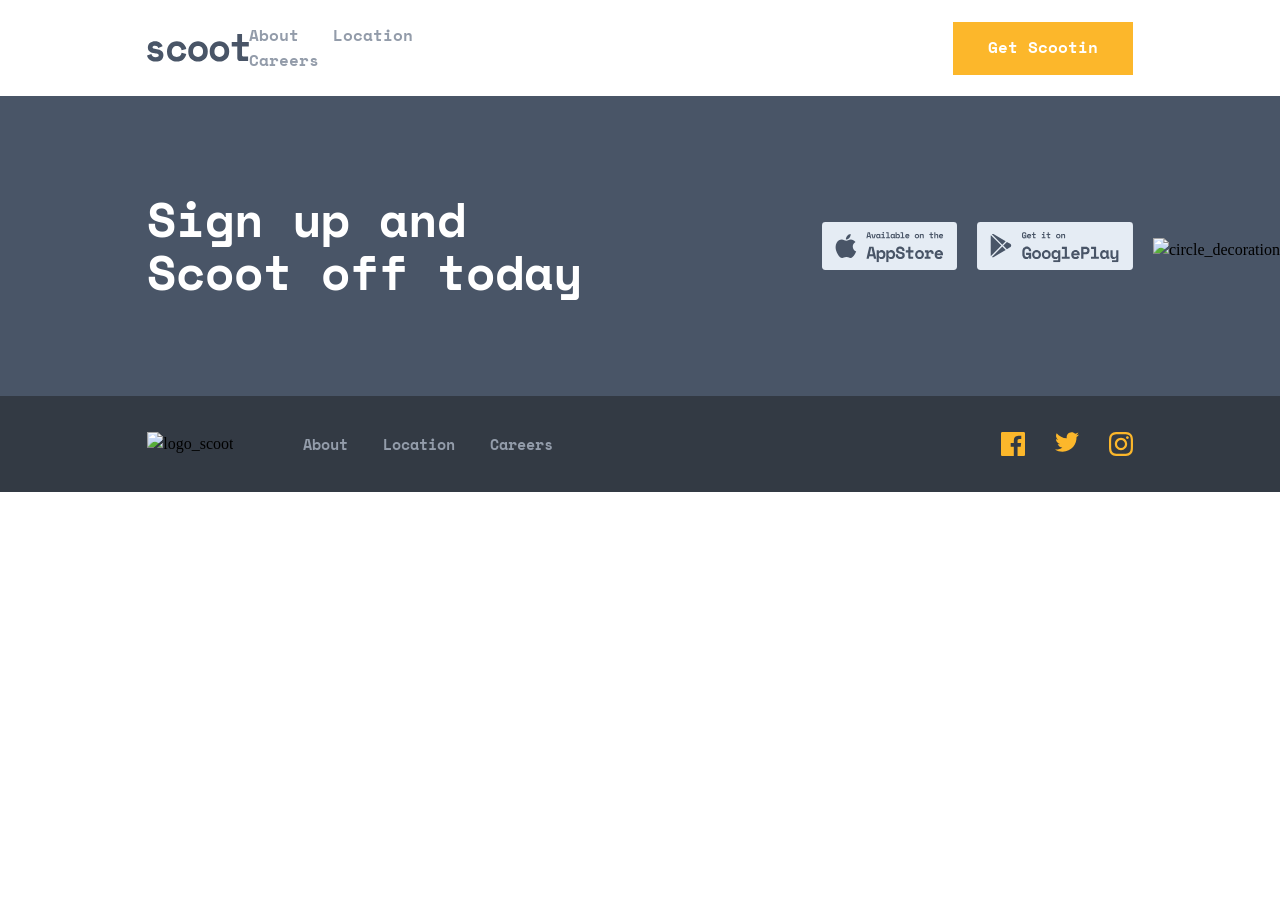
==== about/index.html @ 62635002 "commit" ====
<!DOCTYPE html>
<html lang="en">

<head>
    <meta charset="UTF-8">
    <meta name="viewport" content="width=device-width, initial-scale=1.0">
    <title>Document</title>
    <link rel="stylesheet" href="styleHome.css">
    <link rel="stylesheet" href="../media.css">
    <link rel="stylesheet" href="../reset.css">
    <link rel="stylesheet" href="../styleMain.css">
    <link rel="preconnect" href="https://fonts.googleapis.com">
    <link rel="preconnect" href="https://fonts.gstatic.com" crossorigin>
    <link
        href="https://fonts.googleapis.com/css2?family=Noto+Sans:ital,wght@0,100..900;1,100..900&family=Open+Sans:ital,wght@0,300..800;1,300..800&family=Roboto:ital,wght@0,100..900;1,100..900&family=Space+Mono:ital,wght@0,400;0,700;1,400;1,700&display=swap"
        rel="stylesheet">
</head>

<body>
    <header>
        <a href="../home/index.html"><img src="../img/scoot.svg" alt="Scoot illustration"></a>
        <nav>
            <div class="liens">
                <a href="../about/index.html">About</a>
                <a href="../locations/index.html">Location</a>
                <a href="../careers/index.html">Careers</a>
            </div>
            <a href="#"><button class="scootButton">Get Scootin</button></a>
        </nav>
    </header>
    <footer>
        <div class="container1_footer">
            <div class="nav1">
                <div class="text">
                    <h2>Sign up and Scoot off today</h2>
                </div>
                <div class="links">
                    <a href="#"><img src="../img/Group 28.svg" alt="appstore_link"></a>
                    <a href="#"><img src="../img/Group 29.svg" alt="playstore_link"></a>
                </div>
            </div>
            <img src="../img/Group 22.png" alt="circle_decoration" class="circle_decoration">
        </div>
        <div class="container2_footer">
            <div class="nav2">
                <nav class="box1">
                    <a href="../home/index.html"><img src="../img/scoot (1).png" alt="logo_scoot"
                            class="logo_scoot"></a>
                    <ul>
                        <div class="nav-links">
                            <li><a href="../about/index.html">About</a></li>
                            <li><a href="../locations/index.html">Location</a></li>
                            <li><a href="../careers/index.html">Careers</a></li>
                        </div>
                    </ul>
                </nav>
                <div class="box2">
                    <a href="#"><img src="../img/Path.svg" alt="facebook_logo"></a>
                    <a href="#"><img src="../img/Path-1.svg" alt="twitter_logo"></a>
                    <a href="#"><img src="../img/Shape.svg" alt="instagram_logo"></a>
                </div>
            </div>
        </div>
    </footer>
</body>

</html>
---- styleMain.css ----
:root {
    --yellow: #FCB72B;
    --dark-navy: #495567;
    --dark-grey: #333A44;
    --dim-grey: #939CAA;
    --light-grey: #E5ECF4;
    --snow: #F2F5F9;
    --light-yellow: #FFF4DF;
    --space-mono: "Space Mono";
    --lexend-deca: "Lexend Deca"
}

h1 {
    font-family: var(--space-mono);
    font-size: 56px;
    color: var(--dark-navy);
    font-weight: bold;
    color: white;
}

h2 {
    font-family: var(--space-mono);
    font-size: 48px;
    color: var(--dark-navy);
    font-weight: bold;
}

h3 {
    font-family: var(--space-mono);
    font-size: 40px;
    color: var(--dark-navy);
}

h4 {
    font-family: var(--space-mono);
    font-size: 24px;
    color: var(--dark-navy);
}

p {
    font-family: var(--lexend-deca);
    font-size: 15px;
    color: var(--dim-grey);
}

/* -------------------------------------------------------------------------------------------------------- */

/* HEADER: */
/* ------- */

header {
    width: 77%;
    height: 96px;
    margin: 0 auto;
    display: flex;
    justify-content: space-between;
    align-items: center;
}

nav {
    display: flex;
    gap: 160px ;
    align-items: center;
}

.scootButton {
    width: 180px;
    height: 53px;
    font-family: "Space Mono";
    font-weight: 700;
    color: white;
    background-color: var(--yellow);
}

.liens a {
    margin-right: 30px;
    font-family: "Space Mono";
    font-weight: 700;
    color: var(--dim-grey);
}

.liens {
    margin-right: 300px;
}

/* -------------------------------------------------------------------------------------------------------- */


/* FOOTER:  */
/* -------  */

.container1_footer {
    height: 300px;
    background-color: var(--dark-navy);
    display: flex;
    margin: 0 auto;
    justify-content: center;
    align-items: center;
    position: relative;
}

.container2_footer {
    height: 96px;
    background-color: var(--dark-grey);
}

.nav1 {
    width: 77%;
    display: flex;
    justify-content: space-between;
}

.container1_footer .nav1 .links {
    display: flex;
    gap: 20px;
    align-items: center;
}

.container1_footer .nav1 .text h2 {
    color: white;
}

.container1_footer .circle_decoration {
    position: absolute;
    top: 142px;
    right: 0px;
    pointer-events: none;
}

.container2_footer {
    display: flex;
    align-items: center;
    justify-content: center;
}

.container2_footer .nav2 {
    display: flex;
    justify-content: space-between;
    width: 77%;
}

.container2_footer .nav2 .nav-links {
    font-family: var(--space-mono);
    font-size: 15px;
    color: var(--dim-grey);
    font-weight: bold;
    display: flex;
    gap: 35px;
    align-items: center;
}

.container2_footer .nav2 .box1 {
    display: flex;
    gap: 70px;
}

.container2_footer .nav2 .box2 {
    display: flex;
    gap: 30px;
}

/* -------------------------------------------------------------------------------------------------------- */
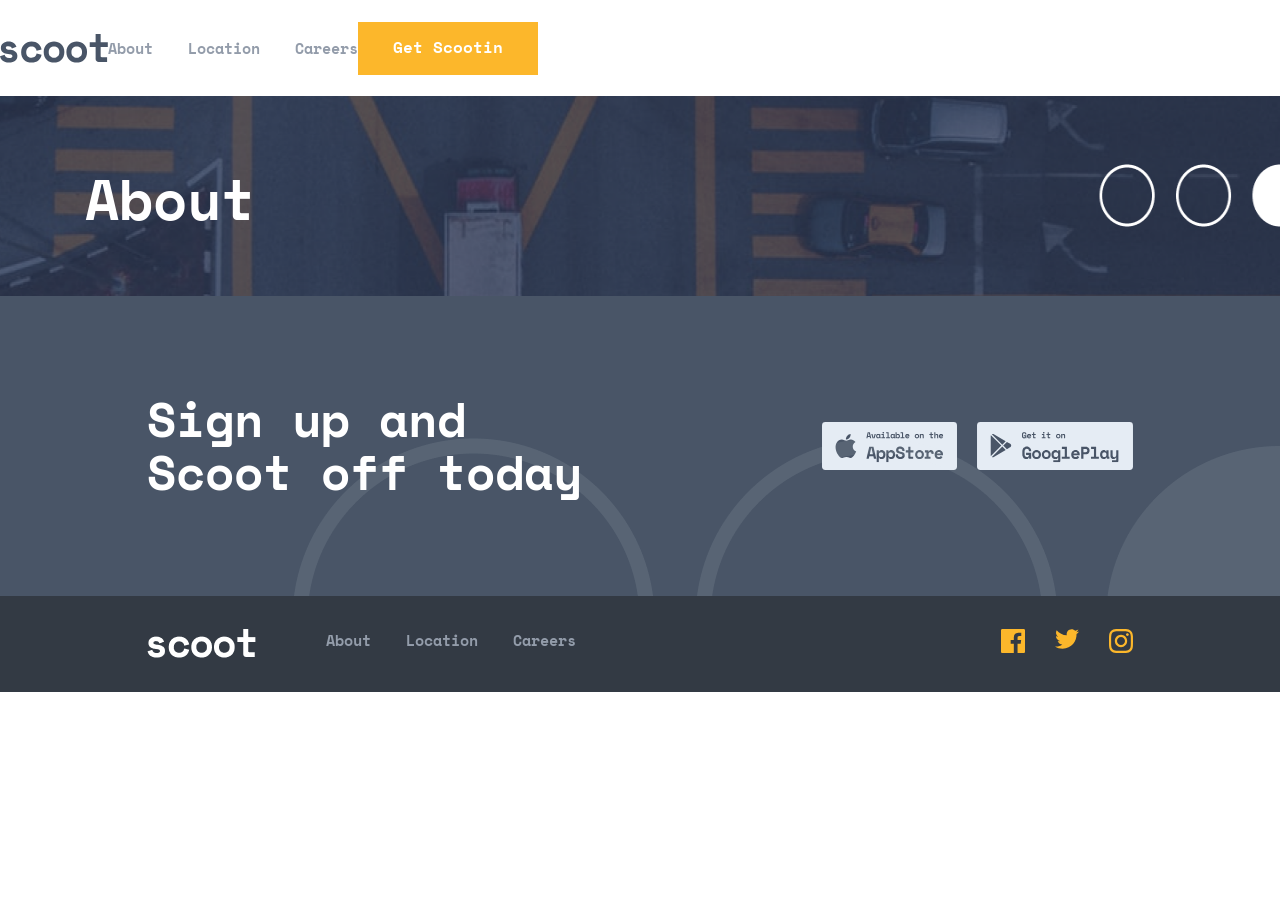
==== commit 0fd9f7ba: "commit" ====
--- a/about/index.html
+++ b/about/index.html
@@ -9,6 +9,7 @@
     <link rel="stylesheet" href="../media.css">
     <link rel="stylesheet" href="../reset.css">
     <link rel="stylesheet" href="../styleMain.css">
+    <link rel="stylesheet" href="styleAbout.css">
     <link rel="preconnect" href="https://fonts.googleapis.com">
     <link rel="preconnect" href="https://fonts.gstatic.com" crossorigin>
     <link
@@ -21,13 +22,21 @@
         <a href="../home/index.html"><img src="../img/scoot.svg" alt="Scoot illustration"></a>
         <nav>
             <div class="liens">
-                <a href="../about/index.html">About</a>
-                <a href="../locations/index.html">Location</a>
-                <a href="../careers/index.html">Careers</a>
+                <ul>
+                    <li class="link"><a href="../about/index.html">About</a></li>
+                    <li class="link"><a href="../locations/index.html">Location</a></li>
+                    <li class="link"><a href="../careers/index.html">Careers</a></li>
+                </ul>
             </div>
-            <a href="#"><button class="scootButton">Get Scootin</button></a>
         </nav>
+        <button class="scootButton">Get Scootin</button>
     </header>
+    <main>
+        <img src="../img/Bitmap.png" alt="about illustration" class="imageSection1">
+        <section class="section1">
+            <h1>About</h1>
+        </section>
+    </main>
     <footer>
         <div class="container1_footer">
             <div class="nav1">
@@ -44,20 +53,32 @@
         <div class="container2_footer">
             <div class="nav2">
                 <nav class="box1">
-                    <a href="../home/index.html"><img src="../img/scoot (1).png" alt="logo_scoot"
+                    <a href="../home/index.html"><img src="../img/scoot.png" alt="logo_scoot"
                             class="logo_scoot"></a>
                     <ul>
                         <div class="nav-links">
-                            <li><a href="../about/index.html">About</a></li>
-                            <li><a href="../locations/index.html">Location</a></li>
-                            <li><a href="../careers/index.html">Careers</a></li>
+                            <li class="link"><a href="../about/index.html">About</a></li>
+                            <li class="link"><a href="../locations/index.html">Location</a></li>
+                            <li class="link"><a href="../careers/index.html">Careers</a></li>
                         </div>
                     </ul>
                 </nav>
                 <div class="box2">
-                    <a href="#"><img src="../img/Path.svg" alt="facebook_logo"></a>
-                    <a href="#"><img src="../img/Path-1.svg" alt="twitter_logo"></a>
-                    <a href="#"><img src="../img/Shape.svg" alt="instagram_logo"></a>
+                    <a href="#"><svg width="24" height="24" viewBox="0 0 24 24" fill="none" xmlns="http://www.w3.org/2000/svg">
+                            <path id="Path" class="logo_reseaux"
+                                d="M22.675 0H1.325C0.593 0 0 0.593 0 1.325V22.676C0 23.407 0.593 24 1.325 24H12.82V14.706H9.692V11.084H12.82V8.413C12.82 5.313 14.713 3.625 17.479 3.625C18.804 3.625 19.942 3.724 20.274 3.768V7.008L18.356 7.009C16.852 7.009 16.561 7.724 16.561 8.772V11.085H20.148L19.681 14.707H16.561V24H22.677C23.407 24 24 23.407 24 22.675V1.325C24 0.593 23.407 0 22.675 0Z"
+                                fill="#FCB72B" />
+                        </svg></a>
+                    <a href="#"><svg width="24" height="20" viewBox="0 0 24 20" fill="none" xmlns="http://www.w3.org/2000/svg">
+                            <path id="Path" class="logo_reseaux"
+                                d="M24 2.55699C23.117 2.94899 22.168 3.21299 21.172 3.33199C22.189 2.72299 22.97 1.75799 23.337 0.607986C22.386 1.17199 21.332 1.58199 20.21 1.80299C19.313 0.845986 18.032 0.247986 16.616 0.247986C13.437 0.247986 11.101 3.21399 11.819 6.29299C7.728 6.08799 4.1 4.12799 1.671 1.14899C0.381 3.36199 1.002 6.25699 3.194 7.72299C2.388 7.69699 1.628 7.47599 0.965 7.10699C0.911 9.38799 2.546 11.522 4.914 11.997C4.221 12.185 3.462 12.229 2.69 12.081C3.316 14.037 5.134 15.46 7.29 15.5C5.22 17.123 2.612 17.848 0 17.54C2.179 18.937 4.768 19.752 7.548 19.752C16.69 19.752 21.855 12.031 21.543 5.10599C22.505 4.41099 23.34 3.54399 24 2.55699Z"
+                                fill="#FCB72B" />
+                        </svg></a>
+                    <a href="#"><svg width="24" height="24" viewBox="0 0 24 24" fill="none" xmlns="http://www.w3.org/2000/svg">
+                            <path id="Shape" class="logo_reseaux" fill-rule="evenodd" clip-rule="evenodd"
+                                d="M12 0C8.741 0 8.333 0.014 7.053 0.072C2.695 0.272 0.273 2.69 0.073 7.052C0.014 8.333 0 8.741 0 12C0 15.259 0.014 15.668 0.072 16.948C0.272 21.306 2.69 23.728 7.052 23.928C8.333 23.986 8.741 24 12 24C15.259 24 15.668 23.986 16.948 23.928C21.302 23.728 23.73 21.31 23.927 16.948C23.986 15.668 24 15.259 24 12C24 8.741 23.986 8.333 23.928 7.053C23.732 2.699 21.311 0.273 16.949 0.073C15.668 0.014 15.259 0 12 0ZM12 2.163C15.204 2.163 15.584 2.175 16.85 2.233C20.102 2.381 21.621 3.924 21.769 7.152C21.827 8.417 21.838 8.797 21.838 12.001C21.838 15.206 21.826 15.585 21.769 16.85C21.62 20.075 20.105 21.621 16.85 21.769C15.584 21.827 15.206 21.839 12 21.839C8.796 21.839 8.416 21.827 7.151 21.769C3.891 21.62 2.38 20.07 2.232 16.849C2.174 15.584 2.162 15.205 2.162 12C2.162 8.796 2.175 8.417 2.232 7.151C2.381 3.924 3.896 2.38 7.151 2.232C8.417 2.175 8.796 2.163 12 2.163ZM5.838 12C5.838 8.597 8.597 5.838 12 5.838C15.403 5.838 18.162 8.597 18.162 12C18.162 15.404 15.403 18.163 12 18.163C8.597 18.163 5.838 15.403 5.838 12ZM12 16C9.791 16 8 14.21 8 12C8 9.791 9.791 8 12 8C14.209 8 16 9.791 16 12C16 14.21 14.209 16 12 16ZM16.965 5.595C16.965 4.8 17.61 4.155 18.406 4.155C19.201 4.155 19.845 4.8 19.845 5.595C19.845 6.39 19.201 7.035 18.406 7.035C17.61 7.035 16.965 6.39 16.965 5.595Z"
+                                fill="#FCB72B" />
+                        </svg></a>
                 </div>
             </div>
         </div>
--- a/styleMain.css
+++ b/styleMain.css
@@ -7,34 +7,30 @@
     --snow: #F2F5F9;
     --light-yellow: #FFF4DF;
     --space-mono: "Space Mono";
-    --lexend-deca: "Lexend Deca"
-}
-
-h1 {
+    --lexend-deca: "Lexend Deca";
+}
+
+h1, h2, h3, h4 {
     font-family: var(--space-mono);
-    font-size: 56px;
     color: var(--dark-navy);
     font-weight: bold;
-    color: white;
+}
+
+h1 {
+    font-size: 56px;
+    color: white; /* Spécifique à h1 */
 }
 
 h2 {
-    font-family: var(--space-mono);
     font-size: 48px;
-    color: var(--dark-navy);
-    font-weight: bold;
 }
 
 h3 {
-    font-family: var(--space-mono);
     font-size: 40px;
-    color: var(--dark-navy);
 }
 
 h4 {
-    font-family: var(--space-mono);
     font-size: 24px;
-    color: var(--dark-navy);
 }
 
 p {
@@ -43,24 +39,53 @@
     color: var(--dim-grey);
 }
 
+.scootButton:hover {
+    background-color: white;
+    color: var(--yellow);
+    border: 2px solid var(--yellow);
+}
+
+.button:hover {
+    border: 2px solid var(--yellow);
+    color: var(--yellow);
+    background-color: transparent;
+}
+
+.logo_reseaux:hover {
+    fill: var(--light-grey)
+}
+
+.link:hover {
+    color: var(--yellow);
+}
 /* -------------------------------------------------------------------------------------------------------- */
 
 /* HEADER: */
 /* ------- */
 
+
 header {
-    width: 77%;
     height: 96px;
+    display: flex;
+        align-items: center;
+    }
+    
+    .baneer_header {
+        width: 77%;
     margin: 0 auto;
     display: flex;
+    align-items: center;
     justify-content: space-between;
-    align-items: center;
-}
-
-nav {
-    display: flex;
-    gap: 160px ;
-    align-items: center;
+}
+
+.baneer_header nav a img {
+    min-width: 107px;
+}
+
+.baneer_header nav {
+    display: flex;
+    align-items: center;
+    gap: 70px
 }
 
 .scootButton {
@@ -70,17 +95,21 @@
     font-weight: 700;
     color: white;
     background-color: var(--yellow);
-}
-
-.liens a {
-    margin-right: 30px;
-    font-family: "Space Mono";
+    border: none;
+}
+
+.liens ul {
+    display: flex;
+    gap: 35px;
+    list-style-type: none;
+    font-family: var(--space-mono);
+    font-size: 15px;
     font-weight: 700;
     color: var(--dim-grey);
 }
 
-.liens {
-    margin-right: 300px;
+.hamburger_menu {
+    display: none;
 }
 
 /* -------------------------------------------------------------------------------------------------------- */
@@ -90,6 +119,7 @@
 /* -------  */
 
 .container1_footer {
+    width: 100%;
     height: 300px;
     background-color: var(--dark-navy);
     display: flex;
@@ -108,6 +138,7 @@
     width: 77%;
     display: flex;
     justify-content: space-between;
+    align-items: center;
 }
 
 .container1_footer .nav1 .links {
@@ -116,6 +147,9 @@
     align-items: center;
 }
 
+.container1_footer .nav1 .links a img {
+    min-width: 130px
+}
 .container1_footer .nav1 .text h2 {
     color: white;
 }
@@ -154,9 +188,20 @@
     gap: 70px;
 }
 
+.container2_footer .nav2 .box1 a img {
+    min-width: 107px;
+}
 .container2_footer .nav2 .box2 {
     display: flex;
     gap: 30px;
 }
 
 /* -------------------------------------------------------------------------------------------------------- */
+
+@media screen and (min-width: 481px) and (max-width: 768px) {
+    .container1_footer .nav1 {
+        flex-direction: column;
+        gap: 30px;
+        justify-content: center;
+    }
+}
--- a/about/styleAbout.css
+++ b/about/styleAbout.css
@@ -0,0 +1,17 @@
+.section1 h1 {
+    width: 1110px;
+    margin: 0 auto;
+    height: 200px;
+    color: white;
+    position: relative;
+    top: 72px;
+    font-size: 56px;
+    font-family: "Space Mono";
+    font-weight: 700;
+}
+
+.imageSection1 {
+    width: 1425px;
+    height: 200px;
+    position: absolute;
+}
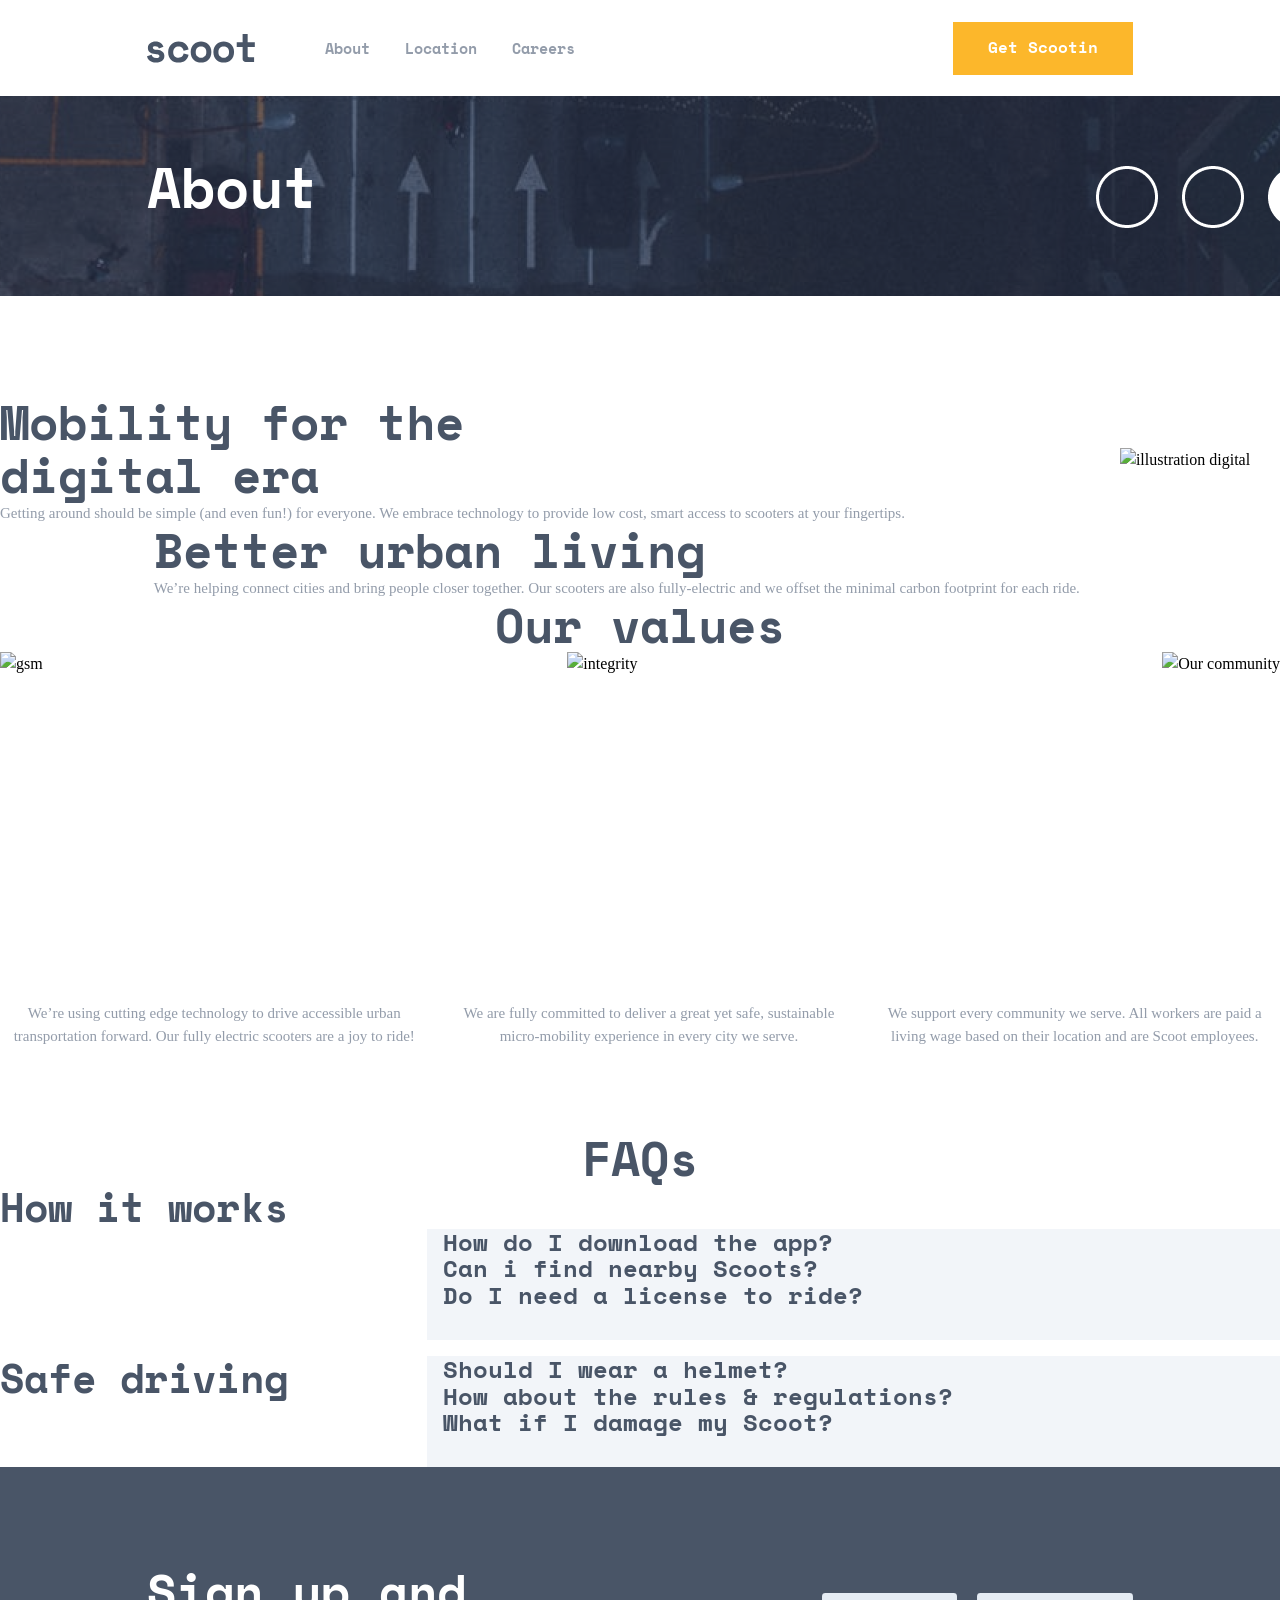
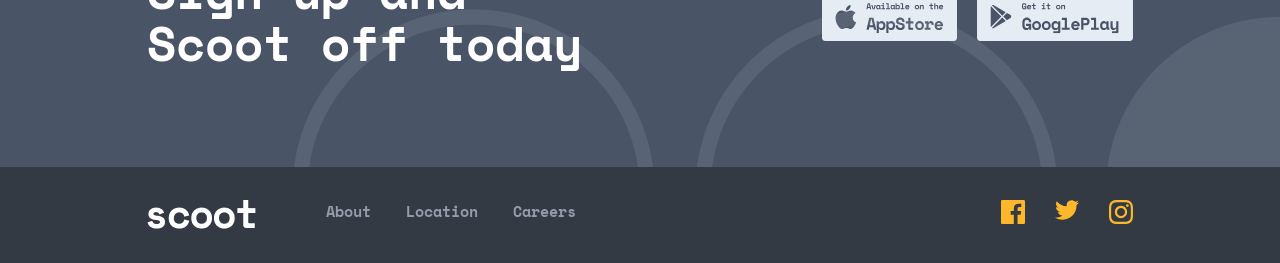
==== commit 3e241b74: "commit" ====
--- a/about/index.html
+++ b/about/index.html
@@ -19,23 +19,127 @@
 
 <body>
     <header>
-        <a href="../home/index.html"><img src="../img/scoot.svg" alt="Scoot illustration"></a>
-        <nav>
-            <div class="liens">
-                <ul>
-                    <li class="link"><a href="../about/index.html">About</a></li>
-                    <li class="link"><a href="../locations/index.html">Location</a></li>
-                    <li class="link"><a href="../careers/index.html">Careers</a></li>
-                </ul>
-            </div>
-        </nav>
-        <button class="scootButton">Get Scootin</button>
+        <div class="baneer_header">
+            <nav>
+                <a href="../home/index.html"><img src="../img/scoot.svg" alt="Scoot illustration"></a>
+                <div class="liens">
+                    <ul>
+                        <li class="link"><a href="../about/index.html">About</a></li>
+                        <li class="link"><a href="../locations/index.html">Location</a></li>
+                        <li class="link"><a href="../careers/index.html">Careers</a></li>
+                    </ul>
+                </div>
+            </nav>
+            <button class="scootButton">Get Scootin</button>
+        </div>
     </header>
     <main>
-        <img src="../img/Bitmap.png" alt="about illustration" class="imageSection1">
+        <section class="filter">
+            <div class="circle">
+                <img src="../img/Group 26.png" alt="circle_decoration">
+            </div>
+            <div class="title">
+                <h1>About</h1>
+            </div>
+            <div class="baneer">
+            </div>
+        </section>
         <section class="section1">
-            <h1>About</h1>
+            <div class="sousSection1">
+                <h2>Mobility for the <br> digital era</h2>
+                <p>Getting around should be simple (and even fun!) for everyone. We embrace technology to provide low
+                    cost, smart access to scooters at your fingertips.</p>
+            </div>
+            <img src="../image/image about.png" alt="illustration digital" class="imgSection1">
         </section>
+
+        <!-- section 2 ==================================================================================== -->
+
+        <section class="section2">
+            <img src="../image/imageFlecheGauche.png" alt="illustration urban live" class="imgSection2">
+            <div class="sousSection2">
+                <h2>Better urban living</h2>
+                <p>We’re helping connect cities and bring people closer together. Our scooters are also fully-electric
+                    and we offset the minimal carbon footprint for each ride.</p>
+            </div>
+        </section>
+
+        <!-- section 3 =================================================================================== -->
+
+        <section class="section3">
+            <div class="sousSection3">
+                <h2>Our values</h2>
+            </div>
+            <div class="imgSection3">
+                <img src="../image/Group 11@2x.png" alt="gsm" class="img1section3">
+                <img src="../image/Group 24.png" alt="integrity" class="img2section3">
+                <img src="../image/Group 12.png" alt="Our community" class="img3section3">
+            </div>
+            <div class="pSection3">
+                <p>We’re using cutting edge technology to drive accessible urban transportation forward. Our fully
+                    electric scooters are a joy to ride!</p>
+                <p>We are fully committed to deliver a great yet safe, sustainable micro-mobility experience in every
+                    city we serve.</p>
+                <p>We support every community we serve. All workers are paid a living wage based on their location and
+                    are Scoot employees.</p>
+            </div>
+        </section>
+        <section class="section4">
+            <div class="titreS4">
+                <h2>FAQs</h2>
+                <h3>How it works</h3>
+            </div>
+            <div class="sousSection4">
+                <details class="faq-item">
+                    <summary class="faq-question">
+                        <h4>How do I download the app?</h4>
+                    </summary>
+                    <p class="faq-answer">To download the Scoot app, you can search “Scoot” in both the App and Google
+                        Play stores. An even simpler way to do it would be to click the relevant link at the bottom of
+                        this page and you’ll be re-directed to the correct page.</p>
+                </details>
+                <details class="faq-item">
+                    <summary class="faq-question">
+                        <h4>Can i find nearby Scoots?</h4>
+                    </summary>
+                    <p class="faq-answer">Lorem ipsum dolor sit amet.</p>
+                </details>
+                <details class="faq-item">
+                    <summary class="faq-question">
+                        <h4>Do I need a license to ride?</h4>
+                    </summary>
+                    <p class="faq-answer">Lorem ipsum dolor sit amet.</p>
+                </details>
+            </div>
+            <div class="titre2S4">
+                <h3>Safe driving</h3>
+            </div>
+            <div class="sousSection2_4">
+                <details class="faq-item">
+                    <summary class="faq-question">
+                        <h4>Should I wear a helmet?</h4>
+                    </summary>
+                    <p class="faq-answer">Yes, please do! All cities have different laws. But we strongly strongly
+                        strongly recommend always wearing a helmet regardless of the local laws. We like you and we want
+                        you to be as safe as possible while Scooting.</p>
+                </details>
+                <details class="faq-item">
+                    <summary class="faq-question">
+                        <h4>How about the rules & regulations?</h4>
+                    </summary>
+                    <p class="faq-answer">Lorem ipsum dolor sit amet.</p>
+                </details>
+                <details class="faq-item">
+                    <summary class="faq-question">
+                        <h4>What if I damage my Scoot?</h4>
+                    </summary>
+                    <p class="faq-answer">Lorem ipsum dolor sit amet.</p>
+                </details>
+            </div>
+        </section>
+        <section class="section5">
+        </section>
+        </div>
     </main>
     <footer>
         <div class="container1_footer">
@@ -53,8 +157,7 @@
         <div class="container2_footer">
             <div class="nav2">
                 <nav class="box1">
-                    <a href="../home/index.html"><img src="../img/scoot.png" alt="logo_scoot"
-                            class="logo_scoot"></a>
+                    <a href="../home/index.html"><img src="../img/scoot.png" alt="logo_scoot" class="logo_scoot"></a>
                     <ul>
                         <div class="nav-links">
                             <li class="link"><a href="../about/index.html">About</a></li>
@@ -64,17 +167,20 @@
                     </ul>
                 </nav>
                 <div class="box2">
-                    <a href="#"><svg width="24" height="24" viewBox="0 0 24 24" fill="none" xmlns="http://www.w3.org/2000/svg">
+                    <a href="#"><svg width="24" height="24" viewBox="0 0 24 24" fill="none"
+                            xmlns="http://www.w3.org/2000/svg">
                             <path id="Path" class="logo_reseaux"
                                 d="M22.675 0H1.325C0.593 0 0 0.593 0 1.325V22.676C0 23.407 0.593 24 1.325 24H12.82V14.706H9.692V11.084H12.82V8.413C12.82 5.313 14.713 3.625 17.479 3.625C18.804 3.625 19.942 3.724 20.274 3.768V7.008L18.356 7.009C16.852 7.009 16.561 7.724 16.561 8.772V11.085H20.148L19.681 14.707H16.561V24H22.677C23.407 24 24 23.407 24 22.675V1.325C24 0.593 23.407 0 22.675 0Z"
                                 fill="#FCB72B" />
                         </svg></a>
-                    <a href="#"><svg width="24" height="20" viewBox="0 0 24 20" fill="none" xmlns="http://www.w3.org/2000/svg">
+                    <a href="#"><svg width="24" height="20" viewBox="0 0 24 20" fill="none"
+                            xmlns="http://www.w3.org/2000/svg">
                             <path id="Path" class="logo_reseaux"
                                 d="M24 2.55699C23.117 2.94899 22.168 3.21299 21.172 3.33199C22.189 2.72299 22.97 1.75799 23.337 0.607986C22.386 1.17199 21.332 1.58199 20.21 1.80299C19.313 0.845986 18.032 0.247986 16.616 0.247986C13.437 0.247986 11.101 3.21399 11.819 6.29299C7.728 6.08799 4.1 4.12799 1.671 1.14899C0.381 3.36199 1.002 6.25699 3.194 7.72299C2.388 7.69699 1.628 7.47599 0.965 7.10699C0.911 9.38799 2.546 11.522 4.914 11.997C4.221 12.185 3.462 12.229 2.69 12.081C3.316 14.037 5.134 15.46 7.29 15.5C5.22 17.123 2.612 17.848 0 17.54C2.179 18.937 4.768 19.752 7.548 19.752C16.69 19.752 21.855 12.031 21.543 5.10599C22.505 4.41099 23.34 3.54399 24 2.55699Z"
                                 fill="#FCB72B" />
                         </svg></a>
-                    <a href="#"><svg width="24" height="24" viewBox="0 0 24 24" fill="none" xmlns="http://www.w3.org/2000/svg">
+                    <a href="#"><svg width="24" height="24" viewBox="0 0 24 24" fill="none"
+                            xmlns="http://www.w3.org/2000/svg">
                             <path id="Shape" class="logo_reseaux" fill-rule="evenodd" clip-rule="evenodd"
                                 d="M12 0C8.741 0 8.333 0.014 7.053 0.072C2.695 0.272 0.273 2.69 0.073 7.052C0.014 8.333 0 8.741 0 12C0 15.259 0.014 15.668 0.072 16.948C0.272 21.306 2.69 23.728 7.052 23.928C8.333 23.986 8.741 24 12 24C15.259 24 15.668 23.986 16.948 23.928C21.302 23.728 23.73 21.31 23.927 16.948C23.986 15.668 24 15.259 24 12C24 8.741 23.986 8.333 23.928 7.053C23.732 2.699 21.311 0.273 16.949 0.073C15.668 0.014 15.259 0 12 0ZM12 2.163C15.204 2.163 15.584 2.175 16.85 2.233C20.102 2.381 21.621 3.924 21.769 7.152C21.827 8.417 21.838 8.797 21.838 12.001C21.838 15.206 21.826 15.585 21.769 16.85C21.62 20.075 20.105 21.621 16.85 21.769C15.584 21.827 15.206 21.839 12 21.839C8.796 21.839 8.416 21.827 7.151 21.769C3.891 21.62 2.38 20.07 2.232 16.849C2.174 15.584 2.162 15.205 2.162 12C2.162 8.796 2.175 8.417 2.232 7.151C2.381 3.924 3.896 2.38 7.151 2.232C8.417 2.175 8.796 2.163 12 2.163ZM5.838 12C5.838 8.597 8.597 5.838 12 5.838C15.403 5.838 18.162 8.597 18.162 12C18.162 15.404 15.403 18.163 12 18.163C8.597 18.163 5.838 15.403 5.838 12ZM12 16C9.791 16 8 14.21 8 12C8 9.791 9.791 8 12 8C14.209 8 16 9.791 16 12C16 14.21 14.209 16 12 16ZM16.965 5.595C16.965 4.8 17.61 4.155 18.406 4.155C19.201 4.155 19.845 4.8 19.845 5.595C19.845 6.39 19.201 7.035 18.406 7.035C17.61 7.035 16.965 6.39 16.965 5.595Z"
                                 fill="#FCB72B" />
--- a/styleMain.css
+++ b/styleMain.css
@@ -85,7 +85,8 @@
 .baneer_header nav {
     display: flex;
     align-items: center;
-    gap: 70px
+    gap: 70px;
+    margin-right: 60px;
 }
 
 .scootButton {
@@ -150,13 +151,14 @@
 .container1_footer .nav1 .links a img {
     min-width: 130px
 }
-.container1_footer .nav1 .text h2 {
+.container1_footer .nav1 h2 {
     color: white;
+    width: 100%;
 }
 
 .container1_footer .circle_decoration {
     position: absolute;
-    top: 142px;
+    bottom: 0px;
     right: 0px;
     pointer-events: none;
 }
@@ -196,12 +198,110 @@
     gap: 30px;
 }
 
+.menu-icon {
+    display: none;
+    font-size: 30px;
+    cursor: pointer;
+  }
+
+  .menu-toggle {
+    display: none;
+  }
+
 /* -------------------------------------------------------------------------------------------------------- */
 
-@media screen and (min-width: 481px) and (max-width: 768px) {
+@media screen and (min-width: 768px) and (max-width: 1024px) {
+
+    .baneer_header {
+        width: 90%;
+    }
+
+    .nav2 {
+        width: 90%;
+    }
+
     .container1_footer .nav1 {
         flex-direction: column;
         gap: 30px;
         justify-content: center;
     }
+
+    .container1_footer .nav1 h2 {
+        width: 100%;
+        text-align: center;
+    }
+   
+}
+
+@media screen and (max-width: 768px) {
+
+    header ul li {
+        display: none;
+    }
+
+    header button {
+        display: none;
+    }
+
+    .baneer_header {
+        width: 90%;
+        justify-content: center;
+    }
+
+    .baneer_header nav {
+        margin-right: 0px;
+        gap: 0px;
+    }
+
+    .nav2 {
+        width: 90%;
+    }
+
+    .container1_footer .nav1 {
+        flex-direction: column;
+        gap: 30px;
+        justify-content: center;
+    }
+
+    .container1_footer .nav1 h2 {
+        width: 100%;
+        text-align: center;
+    }
+
+    .container2_footer {
+        height: 438px;
+    }
+
+    .container2_footer .nav2 .box1 {
+        flex-direction: column;
+        gap: 30px
+    }
+
+    .container2_footer .nav2 .box1 a {
+        display: flex;
+        justify-content: center;
+    }
+    
+    .container2_footer .nav2 {
+        flex-direction: column;
+    }
+
+    .container2_footer .nav2 .nav-links {
+        flex-direction: column;
+        margin-bottom: 70px;
+    }
+
+    .container2_footer .nav2 .box2 {
+        display: flex;
+        justify-content: center;
+    }
+
+    .circle {
+        display: none;
+    }
+
+    .baneer .title {
+        display: none;
+    }
+
 }
--- a/about/styleAbout.css
+++ b/about/styleAbout.css
@@ -1,17 +1,144 @@
-.section1 h1 {
-    width: 1110px;
-    margin: 0 auto;
+.baneer {
     height: 200px;
-    color: white;
-    position: relative;
-    top: 72px;
-    font-size: 56px;
-    font-family: "Space Mono";
-    font-weight: 700;
+    width: 100%;
+    background-image: url(../img/Bitmap\ \(4\).png);
+    background-size: cover;
+    display: flex;
+    opacity: 40%;
+    align-items: center;
+    margin-bottom: 100px;
 }
 
-.imageSection1 {
-    width: 1425px;
-    height: 200px;
+.filter {
+    background-color: #2F3B59;
+    position: relative;
+}
+
+.title {
     position: absolute;
+    top: 30%;
+    left: 11.5%;
+    width: 77%;
+    z-index: 1;
+}
+
+.circle {
+    position: absolute;
+    right: 0px;
+    top: 70px;
+    z-index: 1;
+}
+
+.section1 {
+    grid-column: span 3;
+    display: flex;
+    align-items: center;
+}
+
+.imgSection1 {
+    position: relative;
+    left: 215px;
+}
+
+.sousSection1 p {
+    width: 110%;
+}
+
+.section2 {
+    grid-column: span 3;
+    display: flex;
+    align-items: center;
+}
+
+.imgSection2 {
+    position: relative;
+    left: -200px;
+}
+
+.section3 {
+    grid-column: span 3;
+}
+
+.sousSection3 {
+    grid-column: span 3;
+    text-align: center;
+}
+
+.imgSection3 {
+    height: 350px;
+    grid-column: span 3;
+    display: flex;
+    justify-content: space-between;
+}
+
+.pSection3 {
+    height: 130px;
+    grid-column: span 3;
+    display: flex;
+    gap: 35px;
+}
+
+.pSection3 p {
+    text-align: center;
+}
+
+.section4 {
+    grid-column: span 3;
+    display: grid;
+    grid-template-columns: 1fr 1fr 1fr;
+}
+
+.titreS4 {
+    grid-column: span 3;
+    text-align: center;
+}
+
+.titreS4 h3 {
+    text-align: start;
+}
+
+.sousSection4 {
+    padding-left: 1em;
+    padding-bottom: 2em;
+    margin-bottom: 1em;
+    background-color: #F2F5F9;
+    ;
+    grid-column: 2 / span 2;
+}
+
+.faq-item summary {
+    list-style-type: none; /* Enlève la flèche par défaut */
+    cursor: pointer;
+    display: flex;
+    justify-content: space-between;
+    align-items: center; /* Aligne le texte et la flèche */
+    font-weight: bold;
+}
+
+/* Ajout d'une flèche personnalisée à droite */
+.faq-item summary::after {
+    content: ''; /* Flèche vers le bas */
+    background-image: url("../image/Path\ 3\ \(1\).png");
+    background-size: contain;
+    background-repeat: no-repeat;
+    width: 20px; /* Largeur de la flèche */
+    height: 20px; /* Hauteur de la flèche */
+    margin-right: 10px;
+}
+
+/* Quand l'élément est ouvert, la flèche change pour une flèche vers le haut */
+.faq-item[open] summary::after {
+    background-image: url('../image/Path\ 3.png'); /* Flèche vers le haut */
+}
+
+.titre2S4 h3 {
+    text-align: start;
+}
+
+.sousSection2_4 {
+    padding-left: 1em;
+    padding-bottom: 2em;
+    background-color: #F2F5F9;
+    ;
+    grid-column: 2 / span 2;
 }
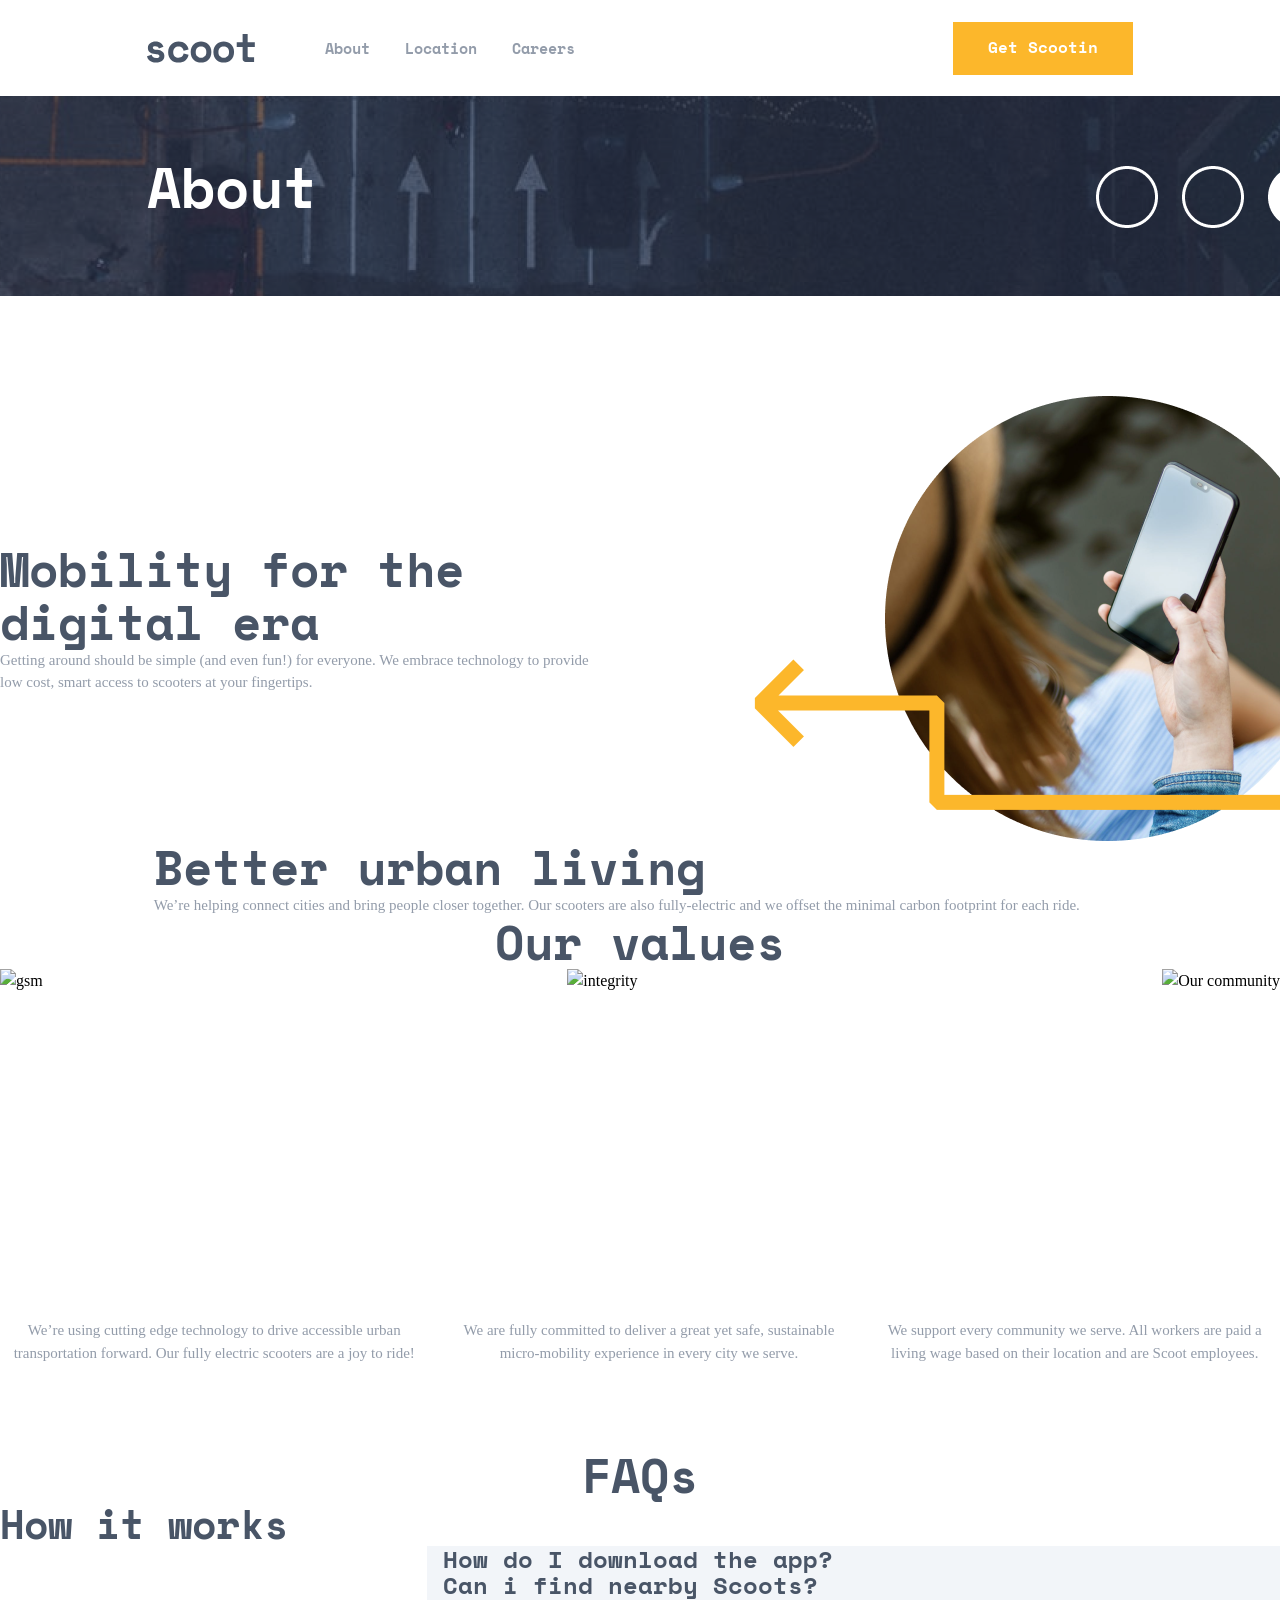
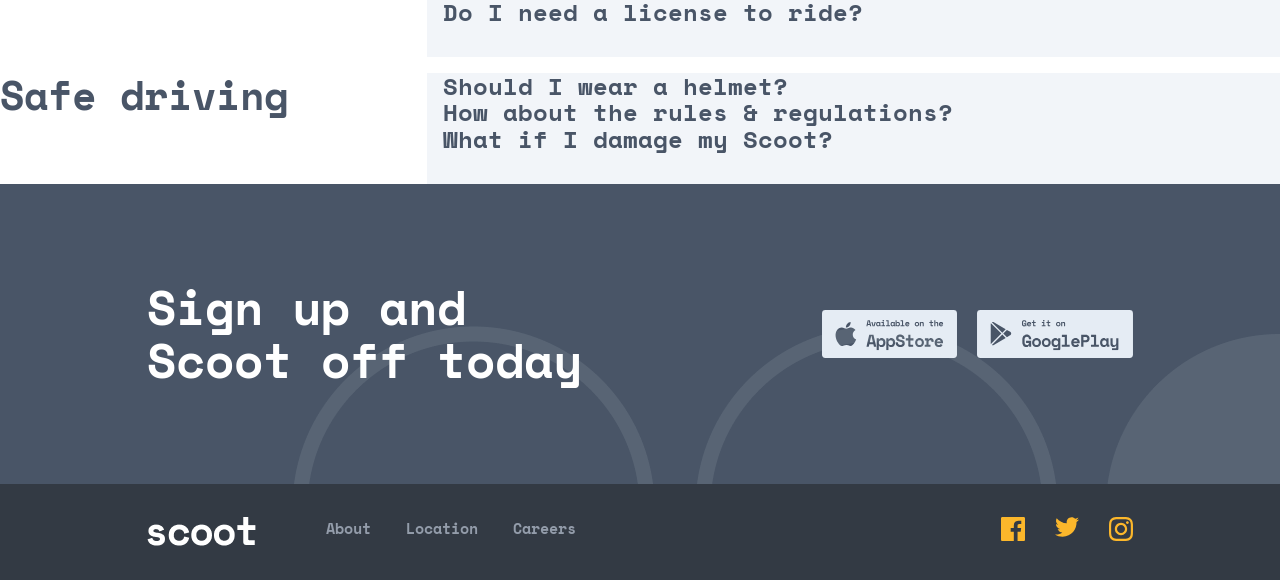
==== commit 2a0ba857: "commit" ====
--- a/about/index.html
+++ b/about/index.html
@@ -50,7 +50,7 @@
                 <p>Getting around should be simple (and even fun!) for everyone. We embrace technology to provide low
                     cost, smart access to scooters at your fingertips.</p>
             </div>
-            <img src="../image/image about.png" alt="illustration digital" class="imgSection1">
+            <img src="../img/Group 15.png" alt="illustration digital" class="imgSection1">
         </section>
 
         <!-- section 2 ==================================================================================== -->
--- a/styleMain.css
+++ b/styleMain.css
@@ -216,7 +216,7 @@
         width: 90%;
     }
 
-    .nav2 {
+.container2_footer .nav2 {
         width: 90%;
     }
 
